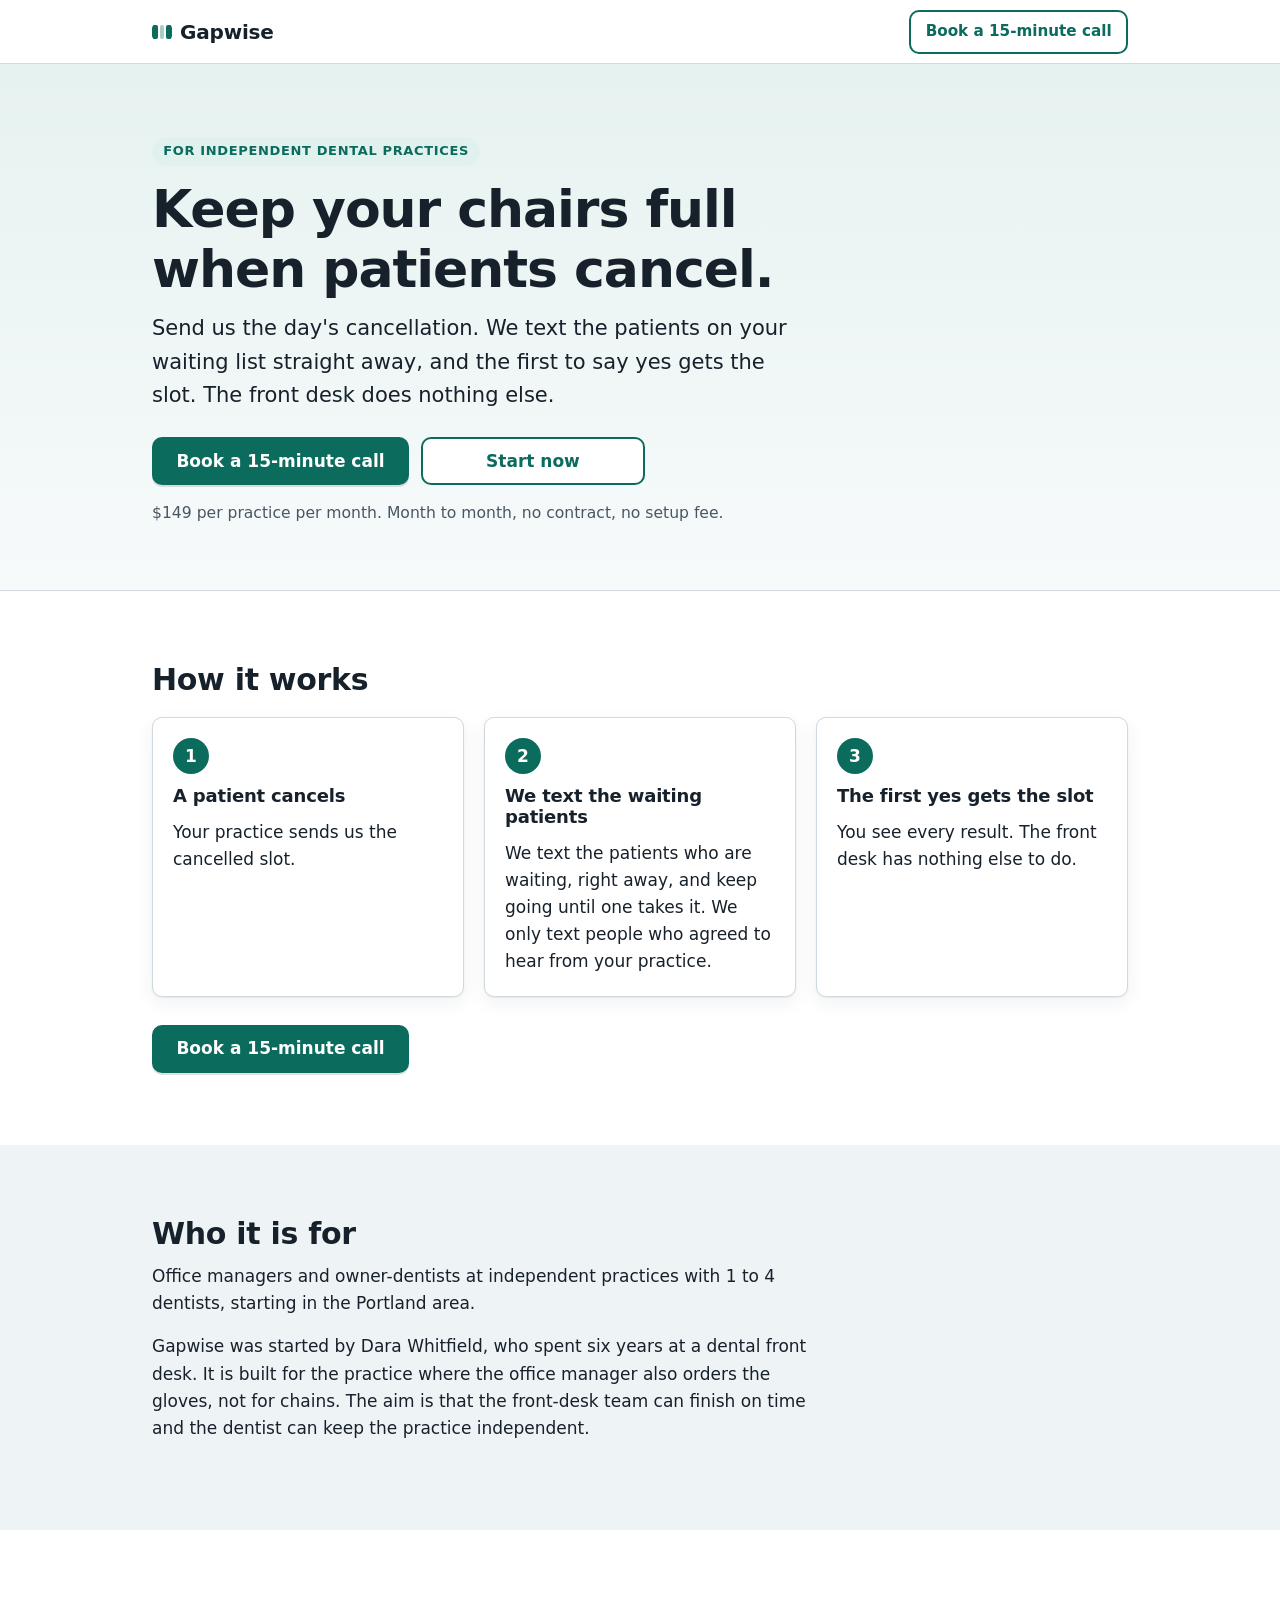
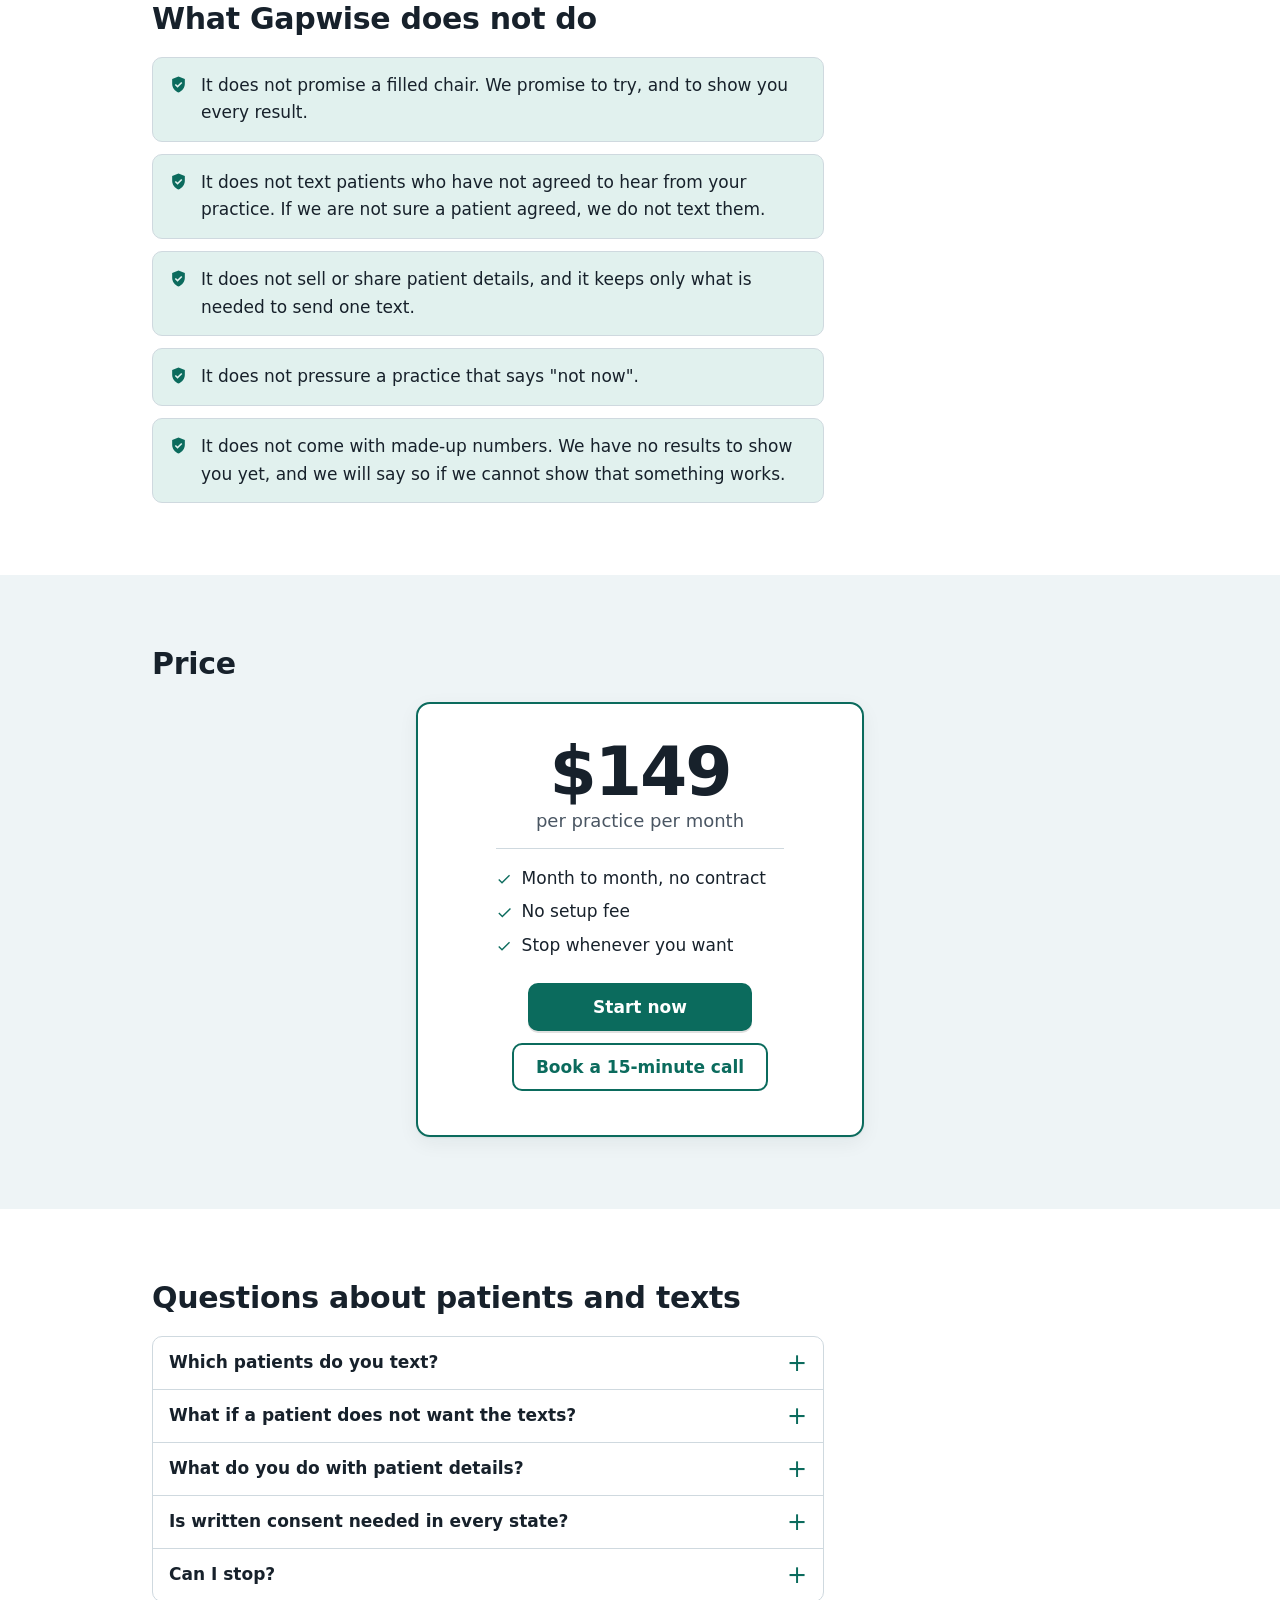
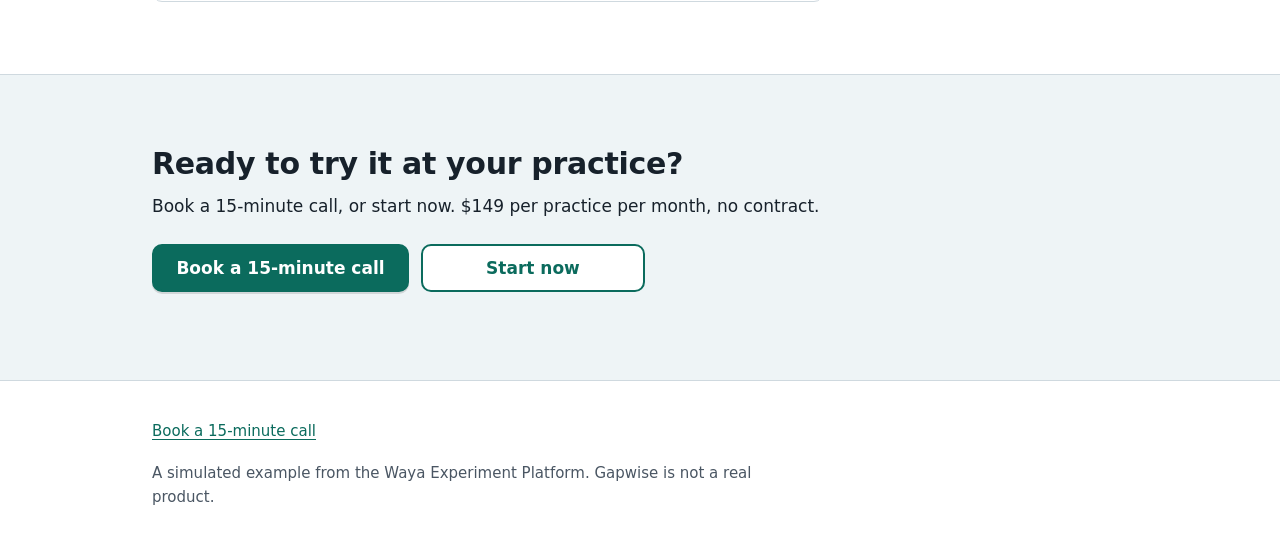
==== index.html @ 817d3934 "Gapwise landing page (simulated example)" ====
<!doctype html>
<html lang="en">
<head>
  <meta charset="utf-8">
  <meta name="viewport" content="width=device-width, initial-scale=1">
  <title>Gapwise: fill cancelled dental slots</title>
  <meta name="description" content="When a patient cancels, you send the slot to Gapwise and waiting patients are texted until one takes it. $149 per practice per month, no contract.">
  <link rel="stylesheet" href="assets/style.css">
  <!-- Optional: set defaults for visits with no tracking tags, before attribution.js loads.
  <script>window.GAPWISE_ATTR_DEFAULTS = { utm_source: 'direct', utm_medium: 'none', utm_campaign: 'gapwise_direct' };</script>
  -->
</head>
<body>
  <a class="skip-link" href="#main">Skip to the main content</a>

  <header class="site-header" id="top">
    <div class="container site-header__inner">
      <a class="brand" href="#top" aria-label="Gapwise, back to the top">Gapwise</a>
      <!-- Placeholder href: attribution.js replaces the address with BOOKING_URL and keeps utm_button. -->
      <a class="button button--small" id="cta-nav-book" data-cta="book" href="https://wayaframes.github.io/gapwise-demo/simulated.html?utm_button=nav">Book a 15-minute call</a>
    </div>
  </header>

  <main id="main">

    <section class="hero" aria-labelledby="hero-title">
      <div class="container">
        <p class="eyebrow">For independent dental practices</p>
        <h1 id="hero-title">Keep your chairs full when patients cancel.</h1>
        <p class="lead">Send us the day's cancellation. We text the patients on your waiting list straight away, and the first to say yes gets the slot. The front desk does nothing else.</p>
        <div class="cta-group">
          <a class="button button--primary" id="cta-hero-book" data-cta="book" href="https://wayaframes.github.io/gapwise-demo/simulated.html?utm_button=hero">Book a 15-minute call</a>
          <a class="button button--secondary" id="cta-hero-pay" data-cta="pay" href="https://wayaframes.github.io/gapwise-demo/simulated.html?utm_button=hero">Start now</a>
        </div>
        <p class="hero__note">$149 per practice per month. Month to month, no contract, no setup fee.</p>
      </div>
    </section>

    <section class="section" id="how" aria-labelledby="how-title">
      <div class="container">
        <h2 id="how-title">How it works</h2>
        <ol class="steps">
          <li class="step">
            <span class="step__number" aria-hidden="true">1</span>
            <h3 class="step__title">A patient cancels</h3>
            <p>Your practice sends us the cancelled slot.</p>
          </li>
          <li class="step">
            <span class="step__number" aria-hidden="true">2</span>
            <h3 class="step__title">We text the waiting patients</h3>
            <p>We text the patients who are waiting, right away, and keep going until one takes it. We only text people who agreed to hear from your practice.</p>
          </li>
          <li class="step">
            <span class="step__number" aria-hidden="true">3</span>
            <h3 class="step__title">The first yes gets the slot</h3>
            <p>You see every result. The front desk has nothing else to do.</p>
          </li>
        </ol>
        <p class="section-cta"><a class="button button--primary" id="cta-how-book" data-cta="book" href="https://wayaframes.github.io/gapwise-demo/simulated.html?utm_button=how">Book a 15-minute call</a></p>
      </div>
    </section>

    <section class="section section--alt" id="who" aria-labelledby="who-title">
      <div class="container">
        <h2 id="who-title">Who it is for</h2>
        <p>Office managers and owner-dentists at independent practices with 1 to 4 dentists, starting in the Portland area.</p>
        <p>Gapwise was started by Dara Whitfield, who spent six years at a dental front desk. It is built for the practice where the office manager also orders the gloves, not for chains. The aim is that the front-desk team can finish on time and the dentist can keep the practice independent.</p>
      </div>
    </section>

    <section class="section" id="limits" aria-labelledby="limits-title">
      <div class="container">
        <h2 id="limits-title">What Gapwise does not do</h2>
        <ul class="limits">
          <li>It does not promise a filled chair. We promise to try, and to show you every result.</li>
          <li>It does not text patients who have not agreed to hear from your practice. If we are not sure a patient agreed, we do not text them.</li>
          <li>It does not sell or share patient details, and it keeps only what is needed to send one text.</li>
          <li>It does not pressure a practice that says "not now".</li>
          <li>It does not come with made-up numbers. We have no results to show you yet, and we will say so if we cannot show that something works.</li>
        </ul>
      </div>
    </section>

    <section class="section section--alt" id="price" aria-labelledby="price-title">
      <div class="container">
        <h2 id="price-title">Price</h2>
        <div class="price-card">
          <p class="price-card__amount"><span class="price-card__figure">$149</span> per practice per month</p>
          <ul class="price-card__terms">
            <li>Month to month, no contract</li>
            <li>No setup fee</li>
            <li>Stop whenever you want</li>
          </ul>
          <div class="cta-group">
            <a class="button button--primary" id="cta-price-pay" data-cta="pay" href="https://wayaframes.github.io/gapwise-demo/simulated.html?utm_button=price">Start now</a>
            <a class="button button--secondary" id="cta-price-book" data-cta="book" href="https://wayaframes.github.io/gapwise-demo/simulated.html?utm_button=price">Book a 15-minute call</a>
          </div>
        </div>
      </div>
    </section>

    <section class="section" id="faq" aria-labelledby="faq-title">
      <div class="container">
        <h2 id="faq-title">Questions about patients and texts</h2>
        <div class="faq">
          <details class="faq__item">
            <summary>Which patients do you text?</summary>
            <p>Only people who agreed to hear from your practice. If we are not sure a patient agreed, we do not text them.</p>
          </details>
          <details class="faq__item">
            <summary>What if a patient does not want the texts?</summary>
            <p>A patient can reply STOP and the texts stop.</p>
          </details>
          <details class="faq__item">
            <summary>What do you do with patient details?</summary>
            <p>We never sell or share them, and we keep only what we need to send one text.</p>
          </details>
          <details class="faq__item">
            <summary>Is written consent needed in every state?</summary>
            <p>We do not know yet. It needs a lawyer or a practice that knows the rules. We will not guess, and we will not text a patient unless we are sure they agreed.</p>
          </details>
          <details class="faq__item">
            <summary>Can I stop?</summary>
            <p>Yes, whenever you want. It is month to month with no contract.</p>
          </details>
        </div>
      </div>
    </section>

    <section class="section section--cta" id="final-cta" aria-labelledby="final-title">
      <div class="container">
        <h2 id="final-title">Ready to try it at your practice?</h2>
        <p>Book a 15-minute call, or start now. $149 per practice per month, no contract.</p>
        <div class="cta-group">
          <a class="button button--primary" id="cta-final-book" data-cta="book" href="https://wayaframes.github.io/gapwise-demo/simulated.html?utm_button=final_cta">Book a 15-minute call</a>
          <a class="button button--secondary" id="cta-final-pay" data-cta="pay" href="https://wayaframes.github.io/gapwise-demo/simulated.html?utm_button=final_cta">Start now</a>
        </div>
      </div>
    </section>

  </main>

  <footer class="site-footer">
    <div class="container">
      <p class="site-footer__links"><a id="cta-footer-book" data-cta="book" href="https://wayaframes.github.io/gapwise-demo/simulated.html?utm_button=footer">Book a 15-minute call</a></p>
      <p class="site-footer__simulated">A simulated example from the Waya Experiment Platform. Gapwise is not a real product.</p>
    </div>
  </footer>

  <script src="assets/attribution.js"></script>
</body>
</html>
---- assets/style.css ----
/* Gapwise landing page. Mobile first, light and dark, system fonts, no external resources. */

:root {
  color-scheme: light dark;
  --c-text: #17212b;
  --c-muted: #4a5663;          /* 7:1 on white */
  --c-bg: #ffffff;
  --c-band: #eef4f6;
  --c-card: #ffffff;
  --c-border: #cfd9df;
  --c-accent: #0b6b5d;         /* white on it: 6.2:1 */
  --c-accent-hover: #084f45;
  --c-on-accent: #ffffff;
  --c-tint: #e1f1ee;
  --c-focus: #b45309;
  --c-hero-a: #e6f2f0;
  --c-hero-b: #f7fafb;
  --radius: 10px;
  --gutter: 1rem;
  --max: 64rem;
  --read: 42rem;
  --font: system-ui, -apple-system, "Segoe UI", Roboto, "Helvetica Neue", Arial, sans-serif;
  --shadow: 0 1px 2px rgba(15, 30, 40, .06), 0 6px 20px rgba(15, 30, 40, .06);
}

@media (prefers-color-scheme: dark) {
  :root {
    --c-text: #e8eef2;
    --c-muted: #b4c0ca;        /* 9:1 on bg */
    --c-bg: #0f171d;
    --c-band: #151f27;
    --c-card: #19252e;
    --c-border: #33444f;
    --c-accent: #5fd3bf;       /* dark text on it: 9:1 */
    --c-accent-hover: #86e3d2;
    --c-on-accent: #07201b;
    --c-tint: #17332f;
    --c-focus: #fbbf24;
    --c-hero-a: #14282b;
    --c-hero-b: #0f171d;
    --shadow: none;
  }
}

*, *::before, *::after { box-sizing: border-box; }
html { scroll-behavior: smooth; -webkit-text-size-adjust: 100%; }

body {
  margin: 0;
  font-family: var(--font);
  font-size: 1.0625rem;
  line-height: 1.6;
  color: var(--c-text);
  background: var(--c-bg);
  overflow-wrap: break-word;
}

.container { width: 100%; max-width: var(--max); margin: 0 auto; padding: 0 var(--gutter); }

h1, h2, h3 { line-height: 1.15; margin: 0 0 .75rem; letter-spacing: -0.01em; }
h1 { font-size: 2rem; letter-spacing: -0.02em; }
h2 { font-size: 1.5rem; }
h3 { font-size: 1.125rem; }
p { margin: 0 0 1rem; max-width: 65ch; }

a { color: var(--c-accent); text-underline-offset: 3px; }
a:hover { color: var(--c-accent-hover); }

:focus-visible { outline: 3px solid var(--c-focus); outline-offset: 3px; border-radius: 4px; }

.skip-link {
  position: absolute; left: var(--gutter); top: -5rem; z-index: 20;
  padding: .6rem 1rem; background: var(--c-bg); color: var(--c-text);
  border: 2px solid var(--c-text); border-radius: var(--radius);
}
.skip-link:focus { top: var(--gutter); }

/* Header: stays in view, one quiet call to action */
.site-header {
  position: sticky; top: 0; z-index: 10;
  background: var(--c-bg);
  border-bottom: 1px solid var(--c-border);
}
.site-header__inner {
  display: flex; align-items: center; justify-content: space-between;
  gap: .75rem; padding-top: .6rem; padding-bottom: .6rem;
}
.brand {
  display: inline-flex; align-items: center; gap: .5rem;
  min-height: 44px;
  font-weight: 750; font-size: 1.25rem; letter-spacing: -0.01em;
  color: var(--c-text); text-decoration: none;
}
.brand::before {
  content: ""; width: 1.25rem; height: 1.25rem; flex: none;
  border-radius: 6px;
  background: var(--c-accent);
  /* a gap in a row of blocks: inline SVG as a mask */
  -webkit-mask: url("data:image/svg+xml,%3Csvg xmlns='http://www.w3.org/2000/svg' viewBox='0 0 20 20'%3E%3Crect x='0' y='3' width='6' height='14' rx='2'/%3E%3Crect x='14' y='3' width='6' height='14' rx='2'/%3E%3Crect x='8' y='3' width='4' height='14' rx='2' opacity='.35'/%3E%3C/svg%3E") center / contain no-repeat;
  mask: url("data:image/svg+xml,%3Csvg xmlns='http://www.w3.org/2000/svg' viewBox='0 0 20 20'%3E%3Crect x='0' y='3' width='6' height='14' rx='2'/%3E%3Crect x='14' y='3' width='6' height='14' rx='2'/%3E%3Crect x='8' y='3' width='4' height='14' rx='2' opacity='.35'/%3E%3C/svg%3E") center / contain no-repeat;
}

/* Buttons: solid primary, outlined secondary */
.button {
  display: inline-flex; align-items: center; justify-content: center;
  min-height: 48px; padding: .65rem 1.4rem;
  border: 2px solid var(--c-accent); border-radius: var(--radius);
  font: inherit; font-weight: 650; line-height: 1.2; text-align: center; text-decoration: none;
  color: var(--c-accent); background: transparent;
  transition: background-color .15s, color .15s, border-color .15s;
}
.button:hover { color: var(--c-accent-hover); border-color: var(--c-accent-hover); background: var(--c-tint); }
.button--primary { color: var(--c-on-accent); background: var(--c-accent); box-shadow: 0 2px 0 rgba(0,0,0,.12); }
.button--primary:hover { color: var(--c-on-accent); background: var(--c-accent-hover); border-color: var(--c-accent-hover); }
.button--secondary { font-weight: 600; background: var(--c-card); }
.button--small { min-height: 44px; padding: .4rem .9rem; font-size: .95rem; }

.cta-group { display: flex; flex-direction: column; gap: .75rem; margin: 1.5rem 0 1rem; }
.cta-group .button { width: 100%; }

/* Hero */
.hero {
  padding: 2.5rem 0 2.25rem;
  background: linear-gradient(180deg, var(--c-hero-a), var(--c-hero-b));
  border-bottom: 1px solid var(--c-border);
}
.eyebrow {
  display: inline-block; margin: 0 0 .9rem; padding: .25rem .7rem;
  font-size: .8125rem; font-weight: 700; letter-spacing: .05em; text-transform: uppercase;
  color: var(--c-accent); background: var(--c-tint); border-radius: 999px;
}
.lead { font-size: 1.1875rem; color: var(--c-text); max-width: 40rem; }
.hero__note {
  margin: 0; font-size: .975rem; color: var(--c-muted); font-weight: 500;
}

/* Sections */
.section { padding: 3rem 0; }
.section--alt { background: var(--c-band); }
.section--cta { background: var(--c-band); border-top: 1px solid var(--c-border); }
.section-cta { margin: 1.75rem 0 0; }
.section-cta .button { width: 100%; }

/* How it works */
.steps { list-style: none; margin: 1.25rem 0 0; padding: 0; display: grid; gap: 1rem; counter-reset: none; }
.step {
  padding: 1.25rem; border: 1px solid var(--c-border); border-radius: var(--radius);
  background: var(--c-card); box-shadow: var(--shadow);
}
.step__number {
  display: inline-flex; align-items: center; justify-content: center;
  width: 2.25rem; height: 2.25rem; margin-bottom: .75rem;
  font-weight: 750; color: var(--c-on-accent); background: var(--c-accent); border-radius: 50%;
}
.step p { margin-bottom: 0; }

/* Who */
#who .container > p { max-width: var(--read); }

/* Limits: calm reassurance panel with a tick marker */
.limits {
  list-style: none; margin: 1.25rem 0 0; padding: 0;
  display: grid; gap: .75rem; max-width: var(--read);
}
.limits li {
  position: relative; padding: .9rem 1rem .9rem 3rem;
  background: var(--c-tint); border: 1px solid var(--c-border); border-radius: var(--radius);
}
.limits li::before {
  content: ""; position: absolute; left: 1rem; top: 1.05rem; width: 1.2rem; height: 1.2rem;
  background: var(--c-accent);
  -webkit-mask: url("data:image/svg+xml,%3Csvg xmlns='http://www.w3.org/2000/svg' viewBox='0 0 24 24'%3E%3Cpath d='M12 2 4 5v6c0 5 3.4 9.4 8 11 4.6-1.6 8-6 8-11V5l-8-3zm-1.2 14.2-3.5-3.5 1.4-1.4 2.1 2.1 4.6-4.6 1.4 1.4-6 6z'/%3E%3C/svg%3E") center / contain no-repeat;
  mask: url("data:image/svg+xml,%3Csvg xmlns='http://www.w3.org/2000/svg' viewBox='0 0 24 24'%3E%3Cpath d='M12 2 4 5v6c0 5 3.4 9.4 8 11 4.6-1.6 8-6 8-11V5l-8-3zm-1.2 14.2-3.5-3.5 1.4-1.4 2.1 2.1 4.6-4.6 1.4 1.4-6 6z'/%3E%3C/svg%3E") center / contain no-repeat;
}

/* Price: one card that reads at a glance */
.price-card {
  max-width: 28rem; margin: 1.25rem auto 0; padding: 1.5rem 1.25rem;
  text-align: center;
  border: 2px solid var(--c-accent); border-radius: calc(var(--radius) + 4px);
  background: var(--c-card); box-shadow: var(--shadow);
}
.price-card__amount { margin: 0 auto .75rem; font-size: 1.125rem; color: var(--c-muted); }
.price-card__figure { display: block; font-size: 3.5rem; font-weight: 800; line-height: 1.05; color: var(--c-text); letter-spacing: -0.03em; }
.price-card__terms { list-style: none; margin: 0 auto; padding: 1rem 0 0; display: grid; gap: .4rem; text-align: left; max-width: 18rem; border-top: 1px solid var(--c-border); }
.price-card__terms li { position: relative; padding-left: 1.6rem; }
.price-card__terms li::before {
  content: ""; position: absolute; left: 0; top: .35rem; width: 1.05rem; height: 1.05rem;
  background: var(--c-accent);
  -webkit-mask: url("data:image/svg+xml,%3Csvg xmlns='http://www.w3.org/2000/svg' viewBox='0 0 24 24'%3E%3Cpath d='M9 16.2 4.8 12l-1.4 1.4L9 19 21 7l-1.4-1.4z'/%3E%3C/svg%3E") center / contain no-repeat;
  mask: url("data:image/svg+xml,%3Csvg xmlns='http://www.w3.org/2000/svg' viewBox='0 0 24 24'%3E%3Cpath d='M9 16.2 4.8 12l-1.4 1.4L9 19 21 7l-1.4-1.4z'/%3E%3C/svg%3E") center / contain no-repeat;
}

/* FAQ */
.faq { margin-top: 1.25rem; max-width: var(--read); border: 1px solid var(--c-border); border-radius: var(--radius); background: var(--c-card); overflow: hidden; }
.faq__item { padding: 0 1rem; border-bottom: 1px solid var(--c-border); }
.faq__item:last-child { border-bottom: 0; }
.faq__item summary {
  display: flex; align-items: center; justify-content: space-between; gap: 1rem;
  min-height: 52px; padding: .5rem 0; cursor: pointer; font-weight: 650; list-style: none;
}
.faq__item summary::-webkit-details-marker { display: none; }
.faq__item summary::after { content: "+"; flex: none; font-size: 1.5rem; line-height: 1; font-weight: 400; color: var(--c-accent); }
.faq__item[open] summary::after { content: "\2212"; }
.faq__item p { margin: 0 0 1rem; }

/* Final call to action */
.section--cta .container > p { max-width: var(--read); }

/* Footer */
.site-footer { padding: 1.75rem 0 2.25rem; border-top: 1px solid var(--c-border); font-size: .9375rem; color: var(--c-muted); }
.site-footer__links { margin-bottom: .5rem; }
.site-footer__links a { display: inline-flex; align-items: center; min-height: 44px; }
.site-footer__simulated { margin: 0; }

@media (min-width: 40rem) {
  :root { --gutter: 1.5rem; }
  h1 { font-size: 2.75rem; }
  h2 { font-size: 1.875rem; }
  .hero { padding: 4.5rem 0 4rem; }
  .lead { font-size: 1.3125rem; }
  .section { padding: 4.5rem 0; }
  .cta-group { flex-direction: row; flex-wrap: wrap; }
  .cta-group .button, .section-cta .button { width: auto; min-width: 14rem; }
  .steps { grid-template-columns: repeat(3, 1fr); gap: 1.25rem; }
  .price-card { padding: 2rem 2rem 1.75rem; }
  .price-card .cta-group { justify-content: center; }
  .price-card__figure { font-size: 4.25rem; }
}

@media (min-width: 64rem) {
  h1 { font-size: 3.25rem; max-width: 20ch; }
}

@media (max-width: 22rem) {
  .brand { font-size: 1.125rem; }
  .button--small { padding: .4rem .6rem; font-size: .875rem; }
}

@media (prefers-reduced-motion: reduce) {
  html { scroll-behavior: auto; }
  .button { transition: none; }
}
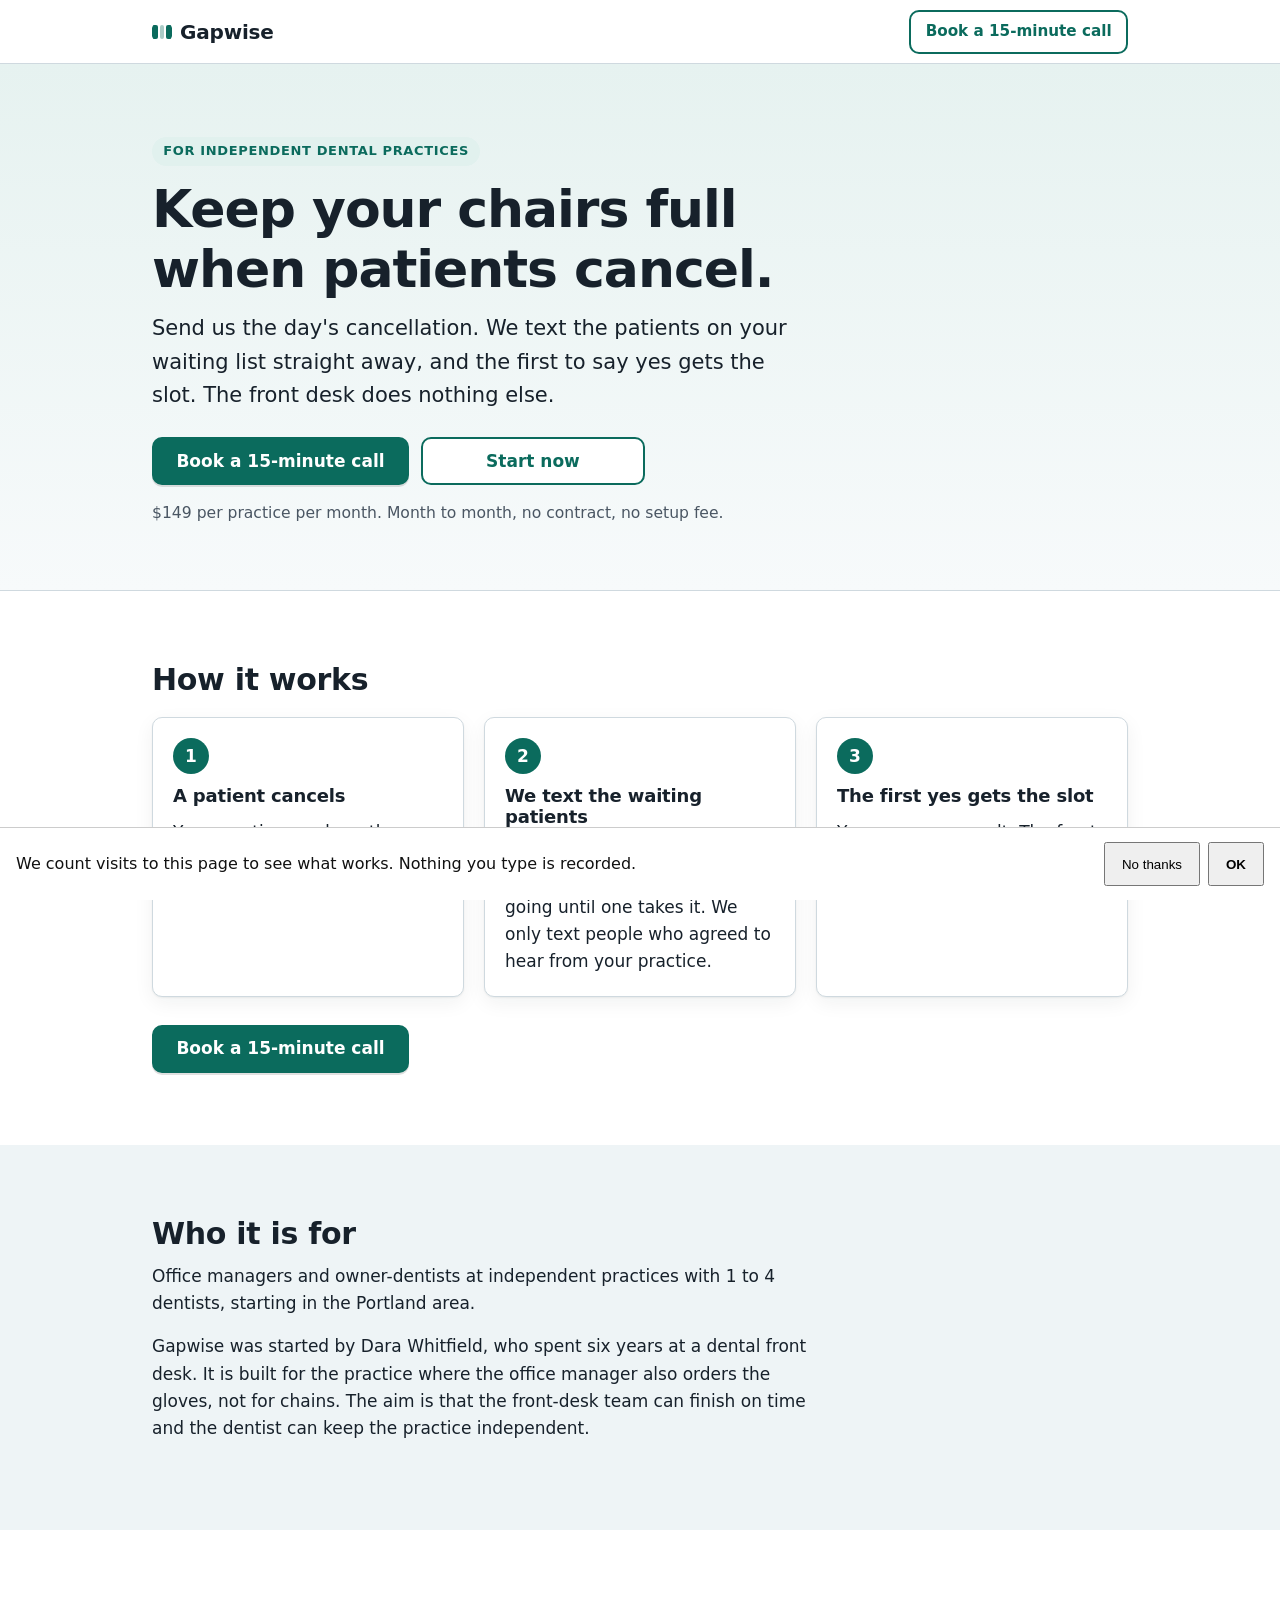
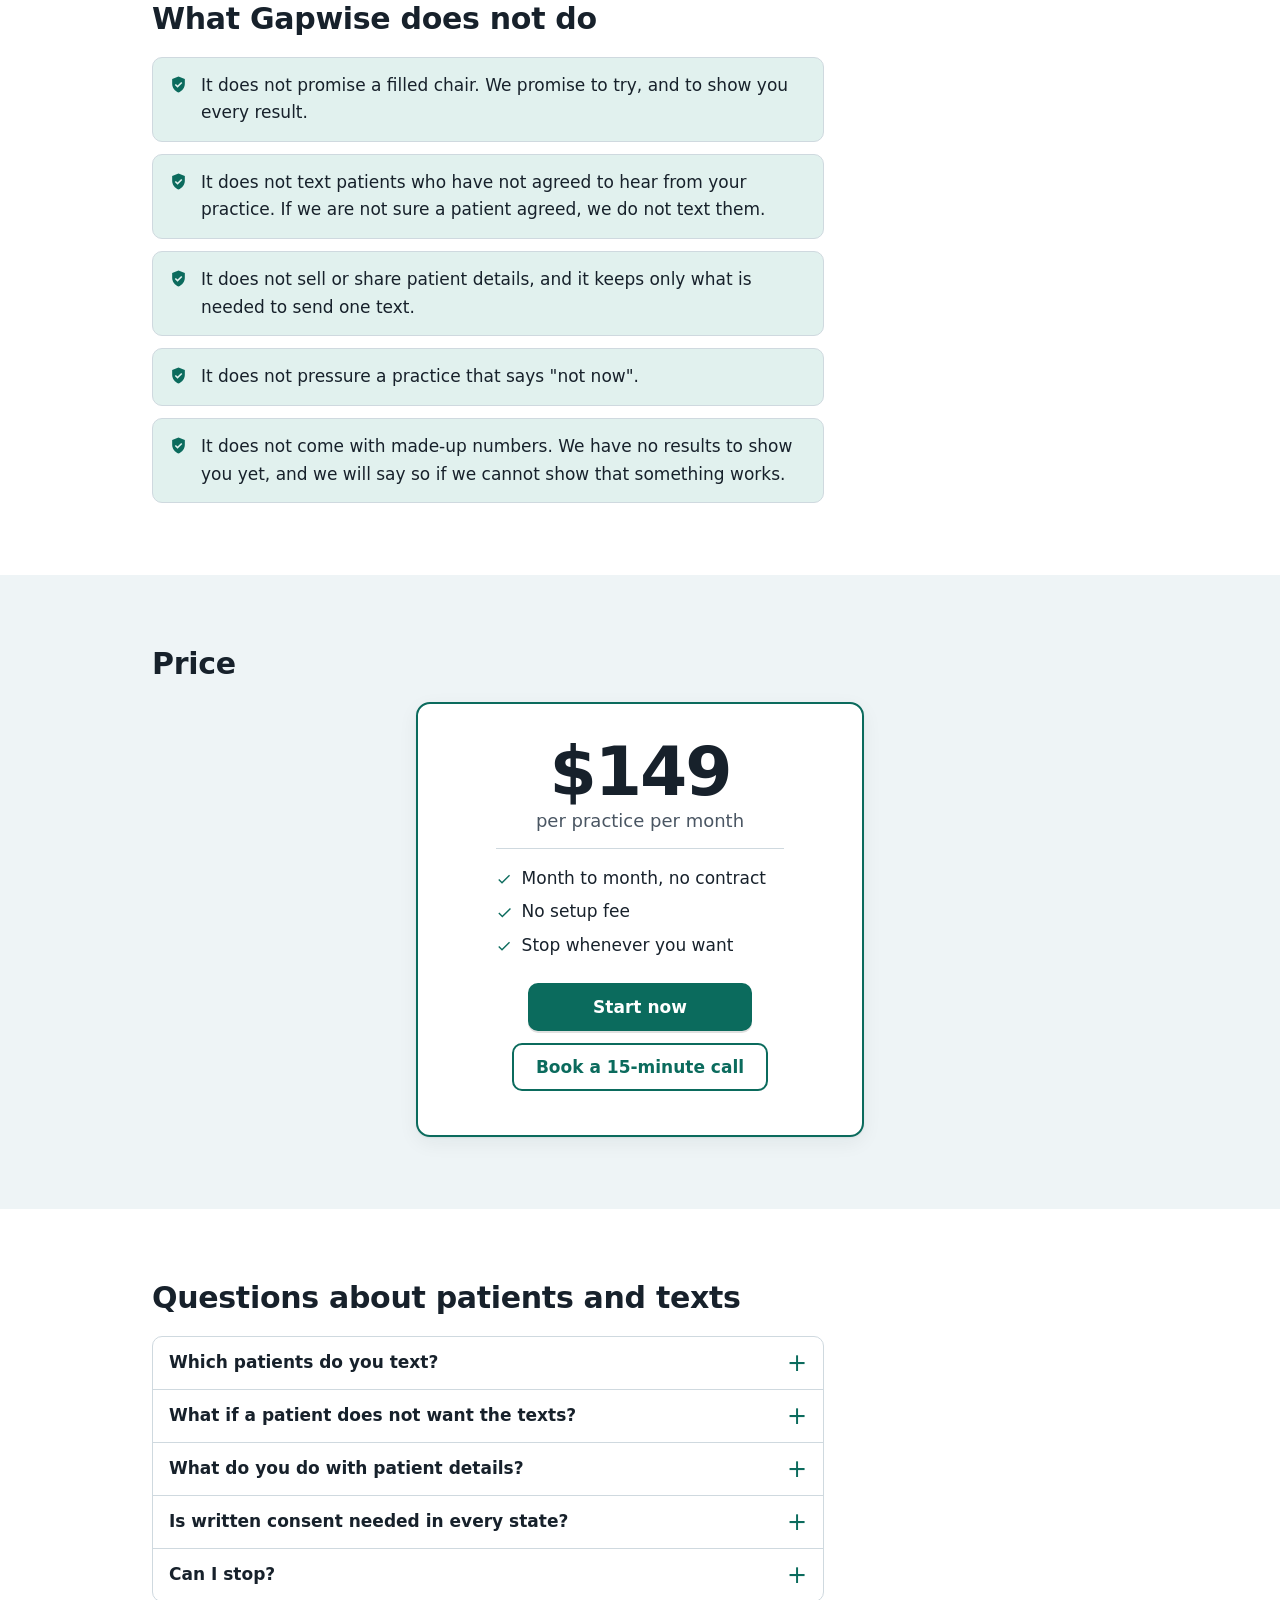
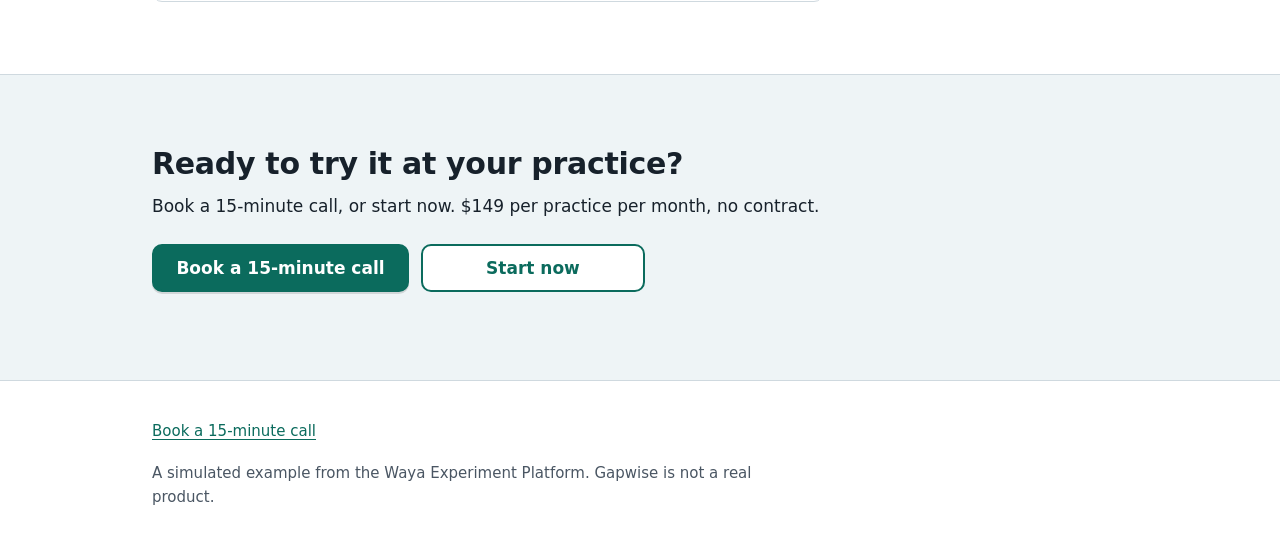
==== commit a9dc9a19: "Gapwise page: visit counting, search and answer tags, share image The page now counts visits in Post" ====
--- a/index.html
+++ b/index.html
@@ -5,10 +5,110 @@
   <meta name="viewport" content="width=device-width, initial-scale=1">
   <title>Gapwise: fill cancelled dental slots</title>
   <meta name="description" content="When a patient cancels, you send the slot to Gapwise and waiting patients are texted until one takes it. $149 per practice per month, no contract.">
+  <link rel="canonical" href="https://wayaframes.github.io/gapwise-demo/">
+  <meta name="robots" content="index, follow, max-image-preview:large">
+  <meta property="og:type" content="website">
+  <meta property="og:site_name" content="Gapwise">
+  <meta property="og:title" content="Gapwise: fill cancelled dental slots">
+  <meta property="og:description" content="When a patient cancels, you send the slot to Gapwise and waiting patients are texted until one takes it. $149 per practice per month, no contract.">
+  <meta property="og:url" content="https://wayaframes.github.io/gapwise-demo/">
+  <meta property="og:image" content="https://wayaframes.github.io/gapwise-demo/assets/share.png">
+  <meta name="twitter:card" content="summary_large_image">
+  <meta name="twitter:image" content="https://wayaframes.github.io/gapwise-demo/assets/share.png">
+  <meta name="twitter:title" content="Gapwise: fill cancelled dental slots">
+  <meta name="twitter:description" content="When a patient cancels, you send the slot to Gapwise and waiting patients are texted until one takes it. $149 per practice per month, no contract.">
+  <link rel="icon" href="assets/favicon.png">
+  <script type="application/ld+json">
+  {
+    "@context": "https://schema.org",
+    "@graph": [
+      {
+        "@type": "Organization",
+        "@id": "https://wayaframes.github.io/gapwise-demo/#organization",
+        "name": "Gapwise",
+        "url": "https://wayaframes.github.io/gapwise-demo/",
+        "description": "When a patient cancels, you send the slot to Gapwise and waiting patients are texted until one takes it. $149 per practice per month, no contract.",
+        "logo": "https://wayaframes.github.io/gapwise-demo/assets/logo.svg"
+      },
+      {
+        "@type": "WebSite",
+        "@id": "https://wayaframes.github.io/gapwise-demo/#website",
+        "url": "https://wayaframes.github.io/gapwise-demo/",
+        "name": "Gapwise",
+        "publisher": {
+          "@id": "https://wayaframes.github.io/gapwise-demo/#organization"
+        }
+      },
+      {
+        "@type": "Product",
+        "name": "Gapwise",
+        "description": "Texts the waiting patients when a patient cancels, until one takes the slot.",
+        "brand": {
+          "@id": "https://wayaframes.github.io/gapwise-demo/#organization"
+        },
+        "offers": {
+          "@type": "Offer",
+          "price": "149",
+          "priceCurrency": "USD",
+          "url": "https://wayaframes.github.io/gapwise-demo/",
+          "priceSpecification": {
+            "@type": "UnitPriceSpecification",
+            "price": "149",
+            "priceCurrency": "USD",
+            "unitText": "month"
+          }
+        }
+      },
+      {
+        "@type": "FAQPage",
+        "mainEntity": [
+          {
+            "@type": "Question",
+            "name": "Which patients do you text?",
+            "acceptedAnswer": {
+              "@type": "Answer",
+              "text": "Only people who agreed to hear from your practice. If we are not sure a patient agreed, we do not text them."
+            }
+          },
+          {
+            "@type": "Question",
+            "name": "What if a patient does not want the texts?",
+            "acceptedAnswer": {
+              "@type": "Answer",
+              "text": "A patient can reply STOP and the texts stop."
+            }
+          },
+          {
+            "@type": "Question",
+            "name": "What do you do with patient details?",
+            "acceptedAnswer": {
+              "@type": "Answer",
+              "text": "We never sell or share them, and we keep only what we need to send one text."
+            }
+          },
+          {
+            "@type": "Question",
+            "name": "Is written consent needed in every state?",
+            "acceptedAnswer": {
+              "@type": "Answer",
+              "text": "We do not know yet. It needs a lawyer or a practice that knows the rules. We will not guess, and we will not text a patient unless we are sure they agreed."
+            }
+          },
+          {
+            "@type": "Question",
+            "name": "Can I stop?",
+            "acceptedAnswer": {
+              "@type": "Answer",
+              "text": "Yes, whenever you want. It is month to month with no contract."
+            }
+          }
+        ]
+      }
+    ]
+  }
+  </script>
   <link rel="stylesheet" href="assets/style.css">
-  <!-- Optional: set defaults for visits with no tracking tags, before attribution.js loads.
-  <script>window.GAPWISE_ATTR_DEFAULTS = { utm_source: 'direct', utm_medium: 'none', utm_campaign: 'gapwise_direct' };</script>
-  -->
+  <script defer src="assets/analytics.js"></script>
 </head>
 <body>
   <a class="skip-link" href="#main">Skip to the main content</a>
